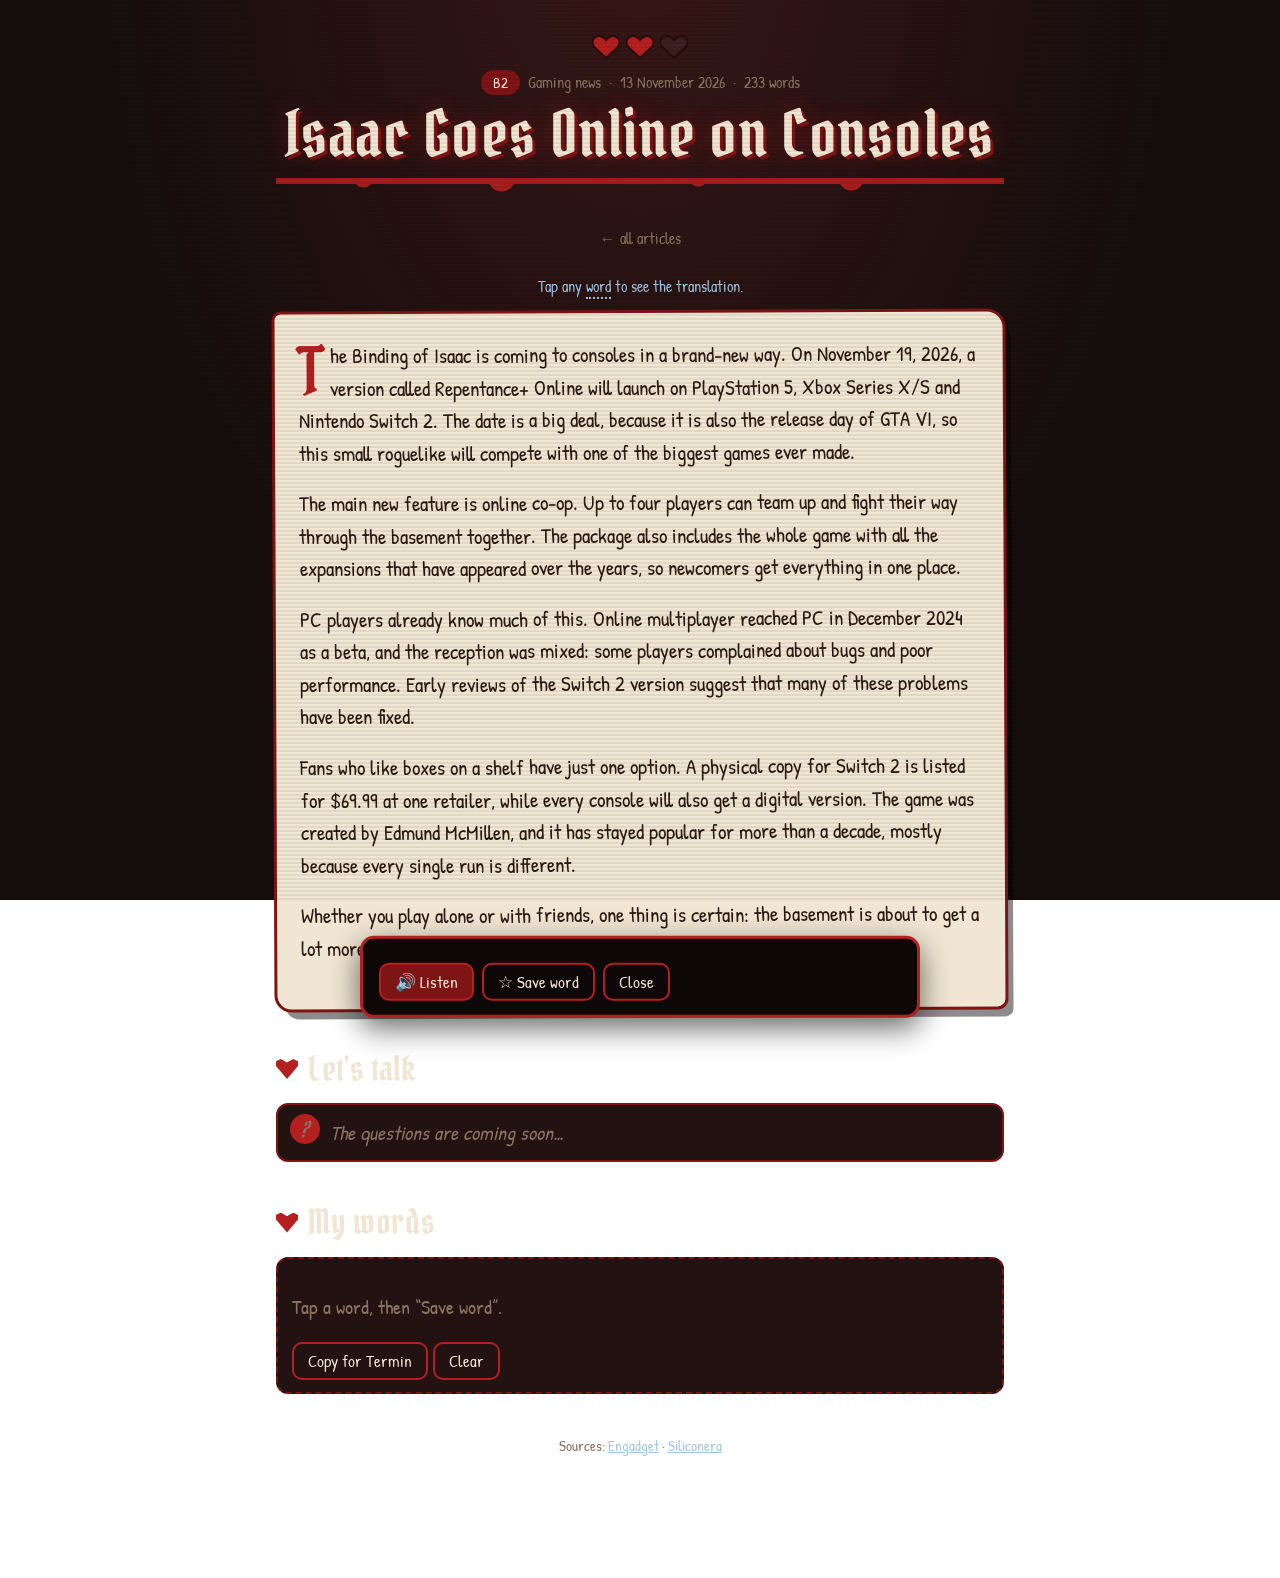
==== articles/isaac-goes-online/index.html @ 096922d0 "Reading Room: Isaac article with tap-to-translate words Co-Authored-By: Claude Sonnet 5.5 <noreply@a" ====
<!doctype html>
<html lang="en"><head><meta charset="utf-8"><meta name="viewport" content="width=device-width,initial-scale=1">
<title>Isaac Goes Online on Consoles · Reading Room</title>
<link rel="preconnect" href="https://fonts.googleapis.com"><link href="https://fonts.googleapis.com/css2?family=Patrick+Hand&family=Pirata+One&display=swap" rel="stylesheet">
<style>:root{--bg:#160d0d;--bg2:#221212;--paper:#f1e6d3;--ink:#2b1a14;--blood:#b3201f;--blood2:#7e1414;--tear:#9fc6e8;--gold:#d9a441;--muted:#8a7360}
*{box-sizing:border-box}
html{-webkit-text-size-adjust:100%}
body{margin:0;background:radial-gradient(ellipse at 50% -10%,#3a1818 0,var(--bg) 60%) fixed;color:var(--paper);font-family:'Patrick Hand','Comic Sans MS',cursive;font-size:20px;line-height:1.55}
body::before{content:"";position:fixed;inset:0;background:repeating-linear-gradient(0deg,rgba(0,0,0,.18) 0 2px,transparent 2px 4px);pointer-events:none;z-index:50;opacity:.35}
.wrap{max-width:760px;margin:0 auto;padding:0 16px 120px}
header.top{text-align:center;padding:34px 0 8px;position:relative}
header.top .hearts{display:flex;gap:6px;justify-content:center;margin-bottom:10px}
.heart{width:28px;height:26px}
h1,h2,h3{font-family:'Pirata One','Times New Roman',serif;font-weight:400;letter-spacing:.02em}
h1{font-size:clamp(38px,9vw,64px);line-height:1.05;margin:6px 0 10px;color:var(--paper);text-shadow:3px 3px 0 var(--blood2),0 0 22px rgba(179,32,31,.45)}
.meta{display:flex;gap:8px;justify-content:center;flex-wrap:wrap;font-size:16px;color:var(--muted)}
.chip{background:var(--blood2);color:var(--paper);border-radius:999px;padding:1px 12px;font-size:15px}
.drip{height:34px;margin:6px 0 0;background:
 radial-gradient(circle at 12% 0,var(--blood) 0 9px,transparent 10px),radial-gradient(circle at 31% 0,var(--blood) 0 13px,transparent 14px),radial-gradient(circle at 58% 0,var(--blood) 0 8px,transparent 9px),radial-gradient(circle at 79% 0,var(--blood) 0 12px,transparent 13px),linear-gradient(var(--blood) 0 6px,transparent 6px);opacity:.9}
.hint{margin:14px 0;text-align:center;font-size:16px;color:var(--tear)}
.hint b{border-bottom:2px dotted var(--tear);font-weight:400}
article.paper{background:var(--paper);color:var(--ink);border-radius:6px 16px 8px 14px;padding:26px 24px;box-shadow:0 0 0 3px var(--blood2),8px 10px 0 rgba(0,0,0,.45);transform:rotate(-.25deg)}
article.paper p{margin:0 0 18px;font-size:21px}
article.paper p:first-child::first-letter{font-family:'Pirata One',serif;font-size:3em;float:left;line-height:.9;padding:4px 8px 0 0;color:var(--blood)}
.w{cursor:pointer;border-radius:4px;transition:background .12s}
.w:hover{background:rgba(179,32,31,.14)}
.w.on{background:var(--blood);color:var(--paper);box-shadow:0 0 0 2px var(--blood)}
.w.saved{text-decoration:underline wavy var(--gold);text-underline-offset:4px}
.sheet{position:fixed;left:50%;bottom:14px;transform:translate(-50%,160%);transition:transform .22s;width:min(560px,calc(100% - 24px));background:#0f0808;border:3px solid var(--blood);border-radius:14px;padding:14px 16px;z-index:60;box-shadow:0 10px 30px rgba(0,0,0,.6)}
.sheet.show{transform:translate(-50%,0)}
.sheet .en{font-family:'Pirata One',serif;font-size:30px;line-height:1.1}
.sheet .ru{font-size:22px;color:var(--tear);margin:2px 0 10px}
.sheet .row{display:flex;gap:8px;flex-wrap:wrap}
button,.btn{font:inherit;font-size:17px;border:2px solid var(--blood);background:var(--blood2);color:var(--paper);border-radius:10px;padding:4px 14px;cursor:pointer}
button.ghost{background:transparent}
button:active{transform:translateY(1px)}
section.box{margin-top:34px}
section.box h2{font-size:34px;margin:0 0 8px;color:var(--paper);display:flex;align-items:center;gap:10px}
section.box h2::before{content:"";width:22px;height:20px;background:var(--blood);clip-path:polygon(50% 100%,0 35%,0 12%,22% 0,50% 18%,78% 0,100% 12%,100% 35%)}
ol.q{margin:0;padding-left:0;list-style:none;counter-reset:q}
ol.q li{counter-increment:q;background:var(--bg2);border:2px solid var(--blood2);border-radius:12px;padding:12px 14px 12px 52px;margin-bottom:10px;position:relative}
ol.q li::before{content:counter(q);position:absolute;left:12px;top:9px;width:30px;height:30px;border-radius:50%;background:var(--blood);display:grid;place-items:center;font-family:'Pirata One',serif;font-size:20px}
ol.q li.soon{color:var(--muted);font-style:italic}
ol.q li.soon::before{content:"?"}
.saved-list{background:var(--bg2);border:2px dashed var(--blood2);border-radius:12px;padding:12px 14px}
.saved-list ul{margin:0 0 10px;padding-left:20px}
.saved-list .empty{color:var(--muted)}
footer{margin-top:40px;text-align:center;color:var(--muted);font-size:15px}
footer a{color:var(--tear)}
a{color:var(--tear)}
.back{display:inline-block;margin-top:14px;font-size:16px;color:var(--muted);text-decoration:none}
.card{display:block;position:relative;background:var(--paper);color:var(--ink);text-decoration:none;border-radius:8px 16px 10px 14px;padding:18px 20px;margin:18px 0;box-shadow:0 0 0 3px var(--blood2),6px 8px 0 rgba(0,0,0,.45);transition:transform .15s}
.card:hover{transform:translate(-2px,-3px) rotate(-.4deg)}
.card h2{margin:0 0 4px;font-size:32px;color:var(--blood2)}
.card p{margin:0 0 6px}.card small{color:#7a6552}
.card .lv{position:absolute;right:16px;top:14px;background:var(--blood);color:var(--paper);border-radius:999px;padding:0 12px;font-size:16px}
@media(max-width:560px){body{font-size:19px}article.paper{padding:20px 16px}article.paper p{font-size:20px}}
</style></head><body>
<div class="wrap">
<header class="top">
 <div class="hearts" aria-hidden="true">
  <svg class="heart" viewBox="0 0 14 13"><path fill="#b3201f" stroke="#2b0a0a" stroke-width="1" d="M7 12 1 6.3C-.4 4.6.2 1.6 2.6 1.1 4.3.8 5.8 1.6 7 3c1.2-1.4 2.7-2.2 4.4-1.9C13.8 1.6 14.4 4.6 13 6.3z"/></svg>
  <svg class="heart" viewBox="0 0 14 13"><path fill="#b3201f" stroke="#2b0a0a" stroke-width="1" d="M7 12 1 6.3C-.4 4.6.2 1.6 2.6 1.1 4.3.8 5.8 1.6 7 3c1.2-1.4 2.7-2.2 4.4-1.9C13.8 1.6 14.4 4.6 13 6.3z"/></svg>
  <svg class="heart" viewBox="0 0 14 13"><path fill="#3a2020" stroke="#2b0a0a" stroke-width="1" d="M7 12 1 6.3C-.4 4.6.2 1.6 2.6 1.1 4.3.8 5.8 1.6 7 3c1.2-1.4 2.7-2.2 4.4-1.9C13.8 1.6 14.4 4.6 13 6.3z"/></svg>
 </div>
 <div class="meta"><span class="chip">B2</span><span>Gaming news</span><span>·</span><span>13 November 2026</span><span>·</span><span>233 words</span></div>
 <h1>Isaac Goes Online on Consoles</h1>
 <div class="drip"></div>
 <a class="back" href="../../index.html">← all articles</a>
</header>
<p class="hint">Tap any <b>word</b> to see the translation.</p>
<article class="paper" id="art"><p><span class="w" data-t="определённый артикль">The</span> <span class="w" data-t="связывание, жертвоприношение (в названии игры)">Binding</span> <span class="w" data-t="из, о, (принадлежность)">of</span> <span class="w" data-t="Исаак">Isaac</span> <span class="w" data-t="есть, является">is</span> <span class="w" data-t="приходит, выходит">coming</span> <span class="w" data-t="к, в; чтобы">to</span> <span class="w" data-t="консоли, игровые приставки">consoles</span> <span class="w" data-t="в">in</span> <span class="w" data-t="артикль: «какой-то», «один»">a</span> <span class="w" data-t="совершенно новый">brand-new</span> <span class="w" data-t="способ, путь">way</span>. <span class="w" data-t="на">On</span> <span class="w" data-t="ноябрь">November</span> 19, 2026, <span class="w" data-t="артикль: «какой-то», «один»">a</span> <span class="w" data-t="версия">version</span> <span class="w" data-t="называемая, под названием">called</span> <span class="w" data-t="покаяние">Repentance</span>+ <span class="w" data-t="онлайн, в сети">Online</span> <span class="w" data-t="будет (будущее время)">will</span> <span class="w" data-t="запускаться; запуск">launch</span> <span class="w" data-t="на">on</span> <span class="w" data-t="PlayStation (игровая приставка)">PlayStation</span> 5, <span class="w" data-t="Xbox (приставка)">Xbox</span> <span class="w" data-t="серия">Series</span> <span class="w" data-t="X/S (модели Xbox)">X/S</span> <span class="w" data-t="и">and</span> <span class="w" data-t="Nintendo (компания)">Nintendo</span> <span class="w" data-t="Switch (приставка Nintendo)">Switch</span> 2. <span class="w" data-t="определённый артикль">The</span> <span class="w" data-t="дата">date</span> <span class="w" data-t="есть, является">is</span> <span class="w" data-t="артикль: «какой-то», «один»">a</span> <span class="w" data-t="большой">big</span> <span class="w" data-t="дело, сделка; «big deal» = важное событие">deal</span>, <span class="w" data-t="потому что">because</span> <span class="w" data-t="это, оно">it</span> <span class="w" data-t="есть, является">is</span> <span class="w" data-t="также">also</span> <span class="w" data-t="определённый артикль">the</span> <span class="w" data-t="выпуск, релиз">release</span> <span class="w" data-t="день">day</span> <span class="w" data-t="из, о, (принадлежность)">of</span> <span class="w" data-t="GTA (серия игр)">GTA</span> <span class="w" data-t="шесть (VI)">VI</span>, <span class="w" data-t="поэтому, так">so</span> <span class="w" data-t="этот">this</span> <span class="w" data-t="маленький">small</span> <span class="w" data-t="рогалик (жанр игр с случайными уровнями и «смертью навсегда»)">roguelike</span> <span class="w" data-t="будет (будущее время)">will</span> <span class="w" data-t="соревноваться, конкурировать">compete</span> <span class="w" data-t="с">with</span> <span class="w" data-t="один">one</span> <span class="w" data-t="из, о, (принадлежность)">of</span> <span class="w" data-t="определённый артикль">the</span> <span class="w" data-t="самый большой">biggest</span> <span class="w" data-t="игры">games</span> <span class="w" data-t="когда-либо">ever</span> <span class="w" data-t="сделанных, созданных">made</span>.</p><p><span class="w" data-t="определённый артикль">The</span> <span class="w" data-t="главный">main</span> <span class="w" data-t="новый">new</span> <span class="w" data-t="функция, особенность">feature</span> <span class="w" data-t="есть, является">is</span> <span class="w" data-t="онлайн, в сети">online</span> <span class="w" data-t="кооператив, совместная игра">co-op</span>. <span class="w" data-t="вверх; «up to» = до (о количестве)">Up</span> <span class="w" data-t="к, в; чтобы">to</span> <span class="w" data-t="четыре">four</span> <span class="w" data-t="игроки">players</span> <span class="w" data-t="могут">can</span> <span class="w" data-t="команда">team</span> <span class="w" data-t="вверх; «up to» = до (о количестве)">up</span> <span class="w" data-t="и">and</span> <span class="w" data-t="сражаться">fight</span> <span class="w" data-t="их">their</span> <span class="w" data-t="способ, путь">way</span> <span class="w" data-t="через, сквозь">through</span> <span class="w" data-t="определённый артикль">the</span> <span class="w" data-t="подвал">basement</span> <span class="w" data-t="вместе">together</span>. <span class="w" data-t="определённый артикль">The</span> <span class="w" data-t="комплект, пакет">package</span> <span class="w" data-t="также">also</span> <span class="w" data-t="включает в себя">includes</span> <span class="w" data-t="определённый артикль">the</span> <span class="w" data-t="целый, весь">whole</span> <span class="w" data-t="игра">game</span> <span class="w" data-t="с">with</span> <span class="w" data-t="все">all</span> <span class="w" data-t="определённый артикль">the</span> <span class="w" data-t="дополнения (к игре)">expansions</span> <span class="w" data-t="что, которые">that</span> <span class="w" data-t="иметь; (вспомогательный глагол)">have</span> <span class="w" data-t="появились">appeared</span> <span class="w" data-t="в течение, за">over</span> <span class="w" data-t="определённый артикль">the</span> <span class="w" data-t="годы">years</span>, <span class="w" data-t="поэтому, так">so</span> <span class="w" data-t="новички, новоприбывшие">newcomers</span> <span class="w" data-t="получать">get</span> <span class="w" data-t="всё">everything</span> <span class="w" data-t="в">in</span> <span class="w" data-t="один">one</span> <span class="w" data-t="место">place</span>.</p><p><span class="w" data-t="ПК, компьютер">PC</span> <span class="w" data-t="игроки">players</span> <span class="w" data-t="уже">already</span> <span class="w" data-t="знать">know</span> <span class="w" data-t="многое, много">much</span> <span class="w" data-t="из, о, (принадлежность)">of</span> <span class="w" data-t="этот">this</span>. <span class="w" data-t="онлайн, в сети">Online</span> <span class="w" data-t="многопользовательский режим">multiplayer</span> <span class="w" data-t="достиг, добрался до">reached</span> <span class="w" data-t="ПК, компьютер">PC</span> <span class="w" data-t="в">in</span> <span class="w" data-t="декабрь">December</span> 2024 <span class="w" data-t="как, в качестве">as</span> <span class="w" data-t="артикль: «какой-то», «один»">a</span> <span class="w" data-t="бета-версия (тестовая)">beta</span>, <span class="w" data-t="и">and</span> <span class="w" data-t="определённый артикль">the</span> <span class="w" data-t="приём, реакция публики">reception</span> <span class="w" data-t="был">was</span> <span class="w" data-t="смешанный, неоднозначный">mixed</span>: <span class="w" data-t="некоторые">some</span> <span class="w" data-t="игроки">players</span> <span class="w" data-t="жаловались">complained</span> <span class="w" data-t="о, про; «is about to» = вот-вот">about</span> <span class="w" data-t="баги, ошибки в программе">bugs</span> <span class="w" data-t="и">and</span> <span class="w" data-t="плохой, слабый">poor</span> <span class="w" data-t="производительность, работа">performance</span>. <span class="w" data-t="ранние">Early</span> <span class="w" data-t="обзоры, рецензии">reviews</span> <span class="w" data-t="из, о, (принадлежность)">of</span> <span class="w" data-t="определённый артикль">the</span> <span class="w" data-t="Switch (приставка Nintendo)">Switch</span> 2 <span class="w" data-t="версия">version</span> <span class="w" data-t="предполагать, намекать">suggest</span> <span class="w" data-t="что, которые">that</span> <span class="w" data-t="многие">many</span> <span class="w" data-t="из, о, (принадлежность)">of</span> <span class="w" data-t="эти">these</span> <span class="w" data-t="проблемы">problems</span> <span class="w" data-t="иметь; (вспомогательный глагол)">have</span> <span class="w" data-t="были (форма от be)">been</span> <span class="w" data-t="исправлены">fixed</span>.</p><p><span class="w" data-t="фанаты">Fans</span> <span class="w" data-t="которые, кто">who</span> <span class="w" data-t="любить, нравиться">like</span> <span class="w" data-t="коробки">boxes</span> <span class="w" data-t="на">on</span> <span class="w" data-t="артикль: «какой-то», «один»">a</span> <span class="w" data-t="полка">shelf</span> <span class="w" data-t="иметь; (вспомогательный глагол)">have</span> <span class="w" data-t="всего лишь, только">just</span> <span class="w" data-t="один">one</span> <span class="w" data-t="вариант, выбор">option</span>. <span class="w" data-t="артикль: «какой-то», «один»">A</span> <span class="w" data-t="физический, в коробке (не цифровой)">physical</span> <span class="w" data-t="копия, экземпляр">copy</span> <span class="w" data-t="для">for</span> <span class="w" data-t="Switch (приставка Nintendo)">Switch</span> 2 <span class="w" data-t="есть, является">is</span> <span class="w" data-t="указан в списке, продаётся (по цене)">listed</span> <span class="w" data-t="для">for</span> $69.99 <span class="w" data-t="в, по (о цене)">at</span> <span class="w" data-t="один">one</span> <span class="w" data-t="розничный продавец, магазин">retailer</span>, <span class="w" data-t="в то время как">while</span> <span class="w" data-t="каждый">every</span> <span class="w" data-t="консоль, приставка">console</span> <span class="w" data-t="будет (будущее время)">will</span> <span class="w" data-t="также">also</span> <span class="w" data-t="получать">get</span> <span class="w" data-t="артикль: «какой-то», «один»">a</span> <span class="w" data-t="цифровой">digital</span> <span class="w" data-t="версия">version</span>. <span class="w" data-t="определённый артикль">The</span> <span class="w" data-t="игра">game</span> <span class="w" data-t="был">was</span> <span class="w" data-t="создан">created</span> <span class="w" data-t="(кем) от, автор">by</span> <span class="w" data-t="Эдмунд">Edmund</span> <span class="w" data-t="Макмиллен (разработчик игры)">McMillen</span>, <span class="w" data-t="и">and</span> <span class="w" data-t="это, оно">it</span> <span class="w" data-t="имеет; (вспомогательный глагол)">has</span> <span class="w" data-t="оставался">stayed</span> <span class="w" data-t="популярный">popular</span> <span class="w" data-t="для">for</span> <span class="w" data-t="больше">more</span> <span class="w" data-t="чем">than</span> <span class="w" data-t="артикль: «какой-то», «один»">a</span> <span class="w" data-t="десятилетие">decade</span>, <span class="w" data-t="в основном">mostly</span> <span class="w" data-t="потому что">because</span> <span class="w" data-t="каждый">every</span> <span class="w" data-t="каждый (в усилении); одиночный">single</span> <span class="w" data-t="забег, прохождение (одна попытка в игре)">run</span> <span class="w" data-t="есть, является">is</span> <span class="w" data-t="разный, другой">different</span>.</p><p><span class="w" data-t="будь то, ли">Whether</span> <span class="w" data-t="ты, вы">you</span> <span class="w" data-t="играть">play</span> <span class="w" data-t="один, в одиночку">alone</span> <span class="w" data-t="или">or</span> <span class="w" data-t="с">with</span> <span class="w" data-t="друзья">friends</span>, <span class="w" data-t="один">one</span> <span class="w" data-t="вещь">thing</span> <span class="w" data-t="есть, является">is</span> <span class="w" data-t="несомненно, точно">certain</span>: <span class="w" data-t="определённый артикль">the</span> <span class="w" data-t="подвал">basement</span> <span class="w" data-t="есть, является">is</span> <span class="w" data-t="о, про; «is about to» = вот-вот">about</span> <span class="w" data-t="к, в; чтобы">to</span> <span class="w" data-t="получать">get</span> <span class="w" data-t="артикль: «какой-то», «один»">a</span> <span class="w" data-t="много; «a lot more» = гораздо больше">lot</span> <span class="w" data-t="больше">more</span> <span class="w" data-t="переполненный, людный">crowded</span>.</p></article>
<section class="box"><h2>Let's talk</h2><ol class="q"><li class="soon">The questions are coming soon…</li></ol></section>
<section class="box"><h2>My words</h2><div class="saved-list"><div id="sl"></div><div class="row"><button id="cp" class="ghost">Copy for Termin</button> <button id="cl" class="ghost">Clear</button></div></div></section>
<footer>Sources: <a href="https://www.engadget.com/2240496/the-binding-of-isaac-repentance-online-release-goes-head-to-head-with-gta-6-on-november-19/" target="_blank" rel="noopener">Engadget</a> · <a href="https://www.siliconera.com/the-binding-of-isaac-repentance-online-launches-on-gta-vi-release-day/" target="_blank" rel="noopener">Siliconera</a></footer>
</div>
<div class="sheet" id="sh"><div class="en" id="en"></div><div class="ru" id="ru"></div><div class="row"><button id="sp">🔊 Listen</button><button id="sv" class="ghost">☆ Save word</button><button id="x" class="ghost">Close</button></div></div>
<script>
(function(){
var sh=document.getElementById('sh'),en=document.getElementById('en'),ru=document.getElementById('ru'),cur=null,KEY='reading-saved';
function load(){try{return JSON.parse(localStorage.getItem(KEY)||'{}')}catch(e){return {}}}
function store(o){try{localStorage.setItem(KEY,JSON.stringify(o))}catch(e){}}
var saved=load();
function clean(t){return t.replace(/[’]/g,"'")}
function renderList(){
  var l=document.getElementById('sl'),k=Object.keys(saved);
  l.innerHTML=k.length?'<ul>'+k.map(function(w){return '<li><b>'+w+'</b> - '+saved[w]+'</li>'}).join('')+'</ul>':'<p class="empty">Tap a word, then “Save word”.</p>';
  document.querySelectorAll('.w').forEach(function(s){s.classList.toggle('saved',!!saved[clean(s.textContent).toLowerCase()])});
}
function close(){sh.classList.remove('show');if(cur)cur.classList.remove('on');cur=null}
document.getElementById('art').addEventListener('click',function(e){
  var s=e.target.closest('.w');if(!s)return;
  if(cur)cur.classList.remove('on');cur=s;s.classList.add('on');
  en.textContent=clean(s.textContent);ru.textContent=s.dataset.t;
  document.getElementById('sv').textContent=saved[en.textContent.toLowerCase()]?'★ Saved':'☆ Save word';
  sh.classList.add('show');
});
document.getElementById('x').onclick=close;
document.getElementById('sp').onclick=function(){try{speechSynthesis.cancel();var u=new SpeechSynthesisUtterance(en.textContent);u.lang='en-US';u.rate=.9;speechSynthesis.speak(u)}catch(e){}};
document.getElementById('sv').onclick=function(){var w=en.textContent.toLowerCase();if(saved[w])delete saved[w];else saved[w]=ru.textContent;store(saved);this.textContent=saved[w]?'★ Saved':'☆ Save word';renderList()};
document.getElementById('cp').onclick=function(){var t=Object.keys(saved).map(function(w){return w+' - '+saved[w]}).join('\n');try{navigator.clipboard.writeText(t);this.textContent='Copied ✓'}catch(e){}};
document.getElementById('cl').onclick=function(){saved={};store(saved);renderList()};
document.addEventListener('keydown',function(e){if(e.key==='Escape')close()});
renderList();
})();
</script></body></html>
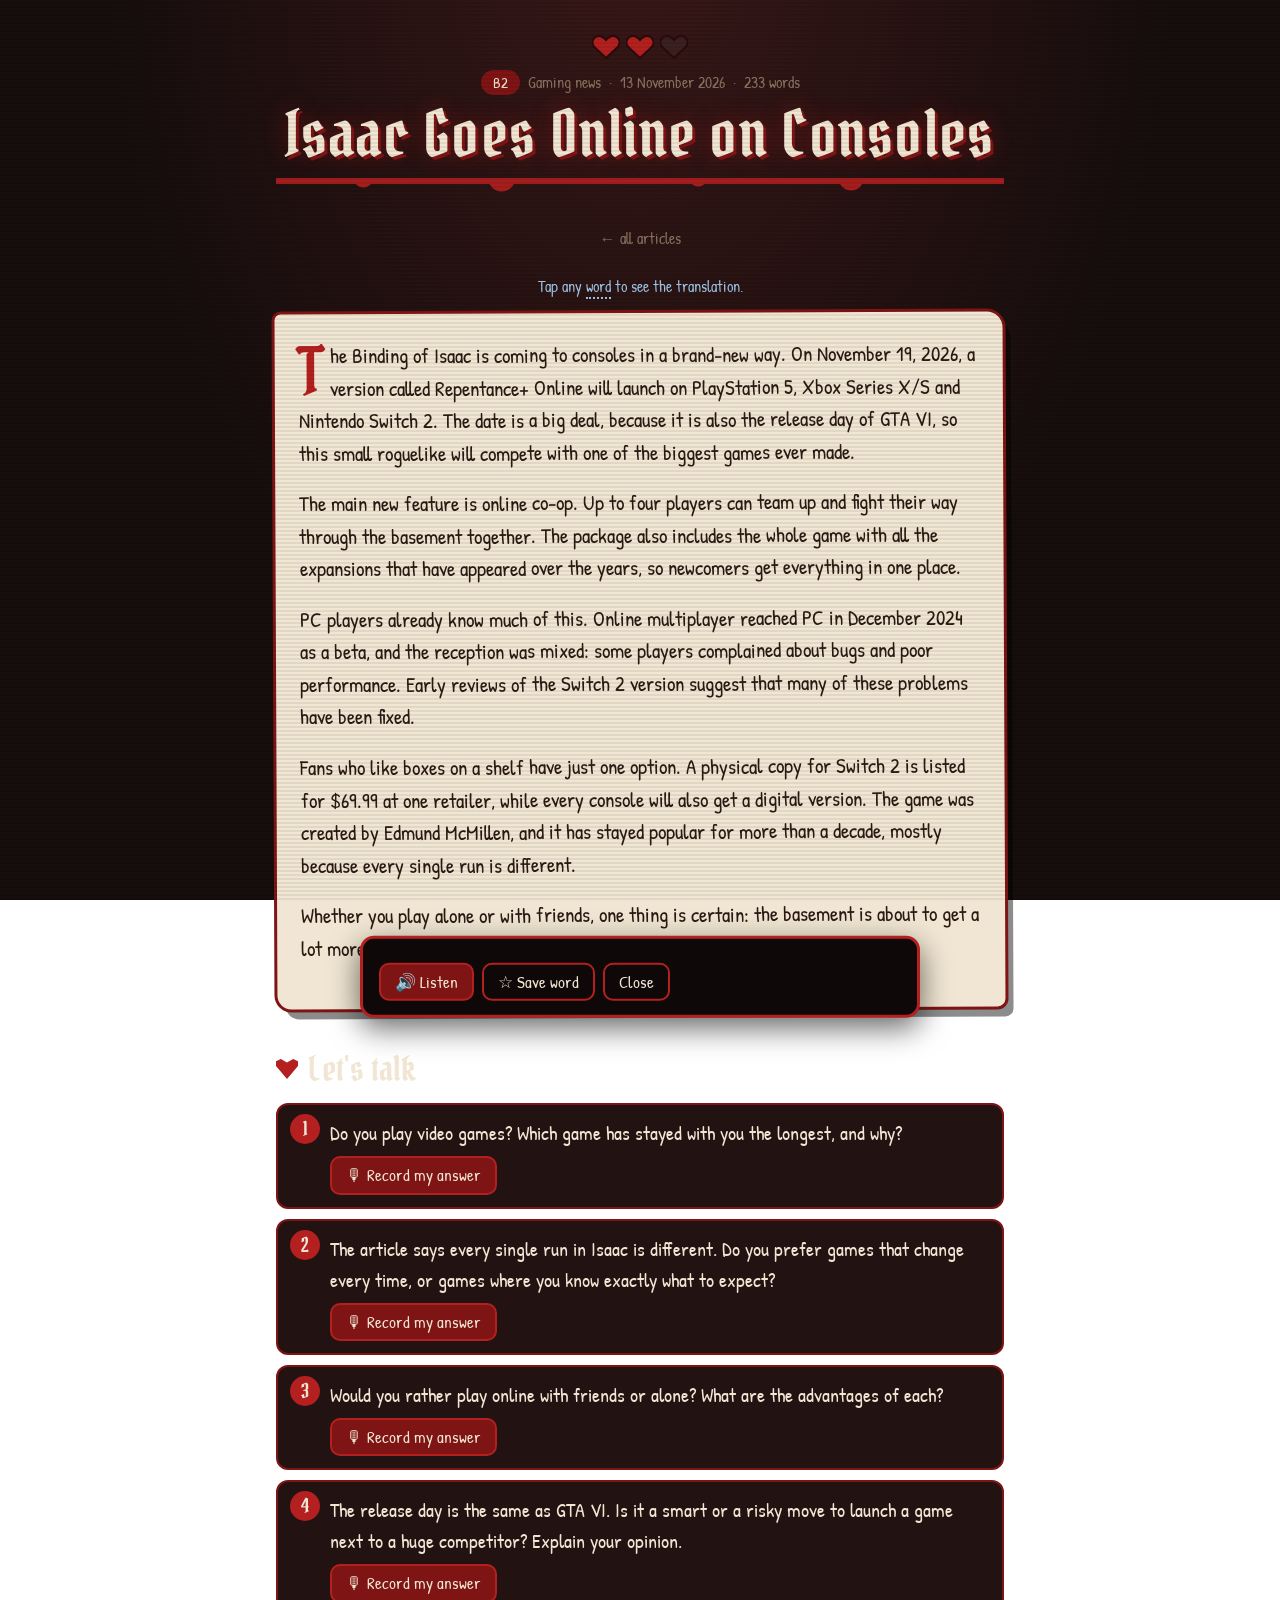
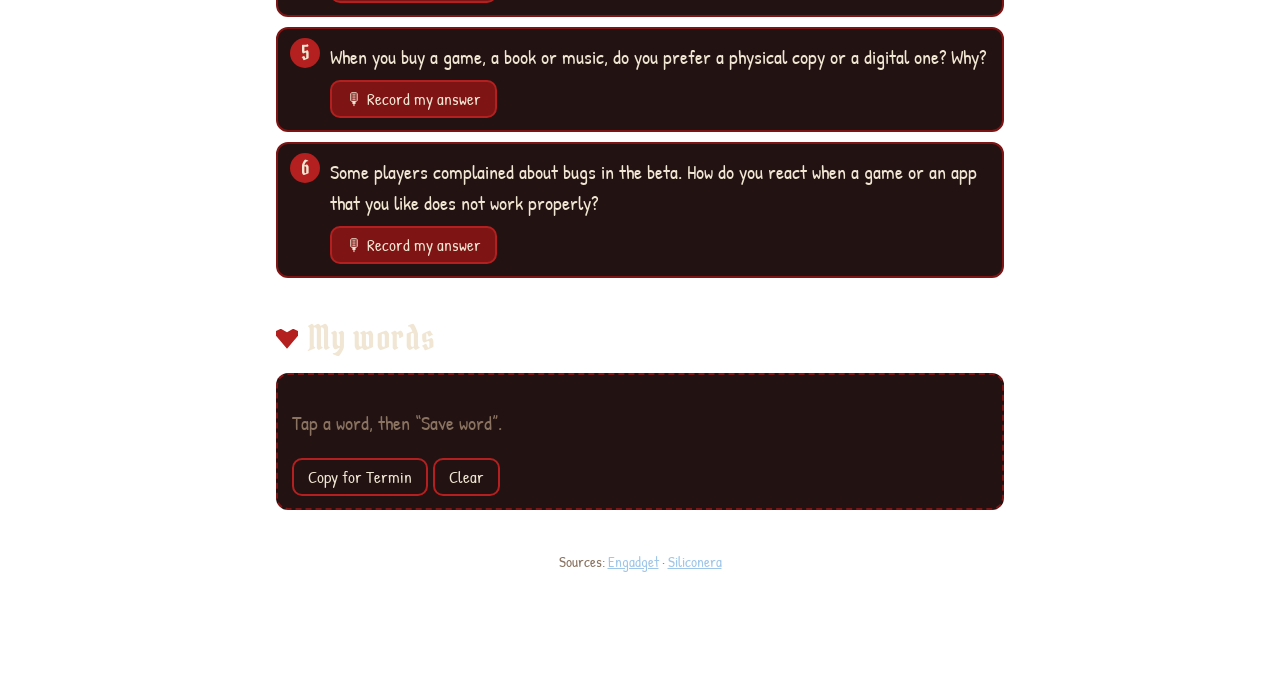
==== commit 15d7b137: "Add 6 speaking questions with in-browser voice recorder Co-Authored-By: Claude Sonnet 5.5 <noreply@a" ====
--- a/articles/isaac-goes-online/index.html
+++ b/articles/isaac-goes-online/index.html
@@ -55,6 +55,7 @@
 .card p{margin:0 0 6px}.card small{color:#7a6552}
 .card .lv{position:absolute;right:16px;top:14px;background:var(--blood);color:var(--paper);border-radius:999px;padding:0 12px;font-size:16px}
 @media(max-width:560px){body{font-size:19px}article.paper{padding:20px 16px}article.paper p{font-size:20px}}
+.rec{margin-top:8px}.rec audio{width:100%;margin-top:8px}.recbtn.live{background:var(--blood);animation:pulse 1s infinite}@keyframes pulse{50%{opacity:.6}}
 </style></head><body>
 <div class="wrap">
 <header class="top">
@@ -70,7 +71,7 @@
 </header>
 <p class="hint">Tap any <b>word</b> to see the translation.</p>
 <article class="paper" id="art"><p><span class="w" data-t="определённый артикль">The</span> <span class="w" data-t="связывание, жертвоприношение (в названии игры)">Binding</span> <span class="w" data-t="из, о, (принадлежность)">of</span> <span class="w" data-t="Исаак">Isaac</span> <span class="w" data-t="есть, является">is</span> <span class="w" data-t="приходит, выходит">coming</span> <span class="w" data-t="к, в; чтобы">to</span> <span class="w" data-t="консоли, игровые приставки">consoles</span> <span class="w" data-t="в">in</span> <span class="w" data-t="артикль: «какой-то», «один»">a</span> <span class="w" data-t="совершенно новый">brand-new</span> <span class="w" data-t="способ, путь">way</span>. <span class="w" data-t="на">On</span> <span class="w" data-t="ноябрь">November</span> 19, 2026, <span class="w" data-t="артикль: «какой-то», «один»">a</span> <span class="w" data-t="версия">version</span> <span class="w" data-t="называемая, под названием">called</span> <span class="w" data-t="покаяние">Repentance</span>+ <span class="w" data-t="онлайн, в сети">Online</span> <span class="w" data-t="будет (будущее время)">will</span> <span class="w" data-t="запускаться; запуск">launch</span> <span class="w" data-t="на">on</span> <span class="w" data-t="PlayStation (игровая приставка)">PlayStation</span> 5, <span class="w" data-t="Xbox (приставка)">Xbox</span> <span class="w" data-t="серия">Series</span> <span class="w" data-t="X/S (модели Xbox)">X/S</span> <span class="w" data-t="и">and</span> <span class="w" data-t="Nintendo (компания)">Nintendo</span> <span class="w" data-t="Switch (приставка Nintendo)">Switch</span> 2. <span class="w" data-t="определённый артикль">The</span> <span class="w" data-t="дата">date</span> <span class="w" data-t="есть, является">is</span> <span class="w" data-t="артикль: «какой-то», «один»">a</span> <span class="w" data-t="большой">big</span> <span class="w" data-t="дело, сделка; «big deal» = важное событие">deal</span>, <span class="w" data-t="потому что">because</span> <span class="w" data-t="это, оно">it</span> <span class="w" data-t="есть, является">is</span> <span class="w" data-t="также">also</span> <span class="w" data-t="определённый артикль">the</span> <span class="w" data-t="выпуск, релиз">release</span> <span class="w" data-t="день">day</span> <span class="w" data-t="из, о, (принадлежность)">of</span> <span class="w" data-t="GTA (серия игр)">GTA</span> <span class="w" data-t="шесть (VI)">VI</span>, <span class="w" data-t="поэтому, так">so</span> <span class="w" data-t="этот">this</span> <span class="w" data-t="маленький">small</span> <span class="w" data-t="рогалик (жанр игр с случайными уровнями и «смертью навсегда»)">roguelike</span> <span class="w" data-t="будет (будущее время)">will</span> <span class="w" data-t="соревноваться, конкурировать">compete</span> <span class="w" data-t="с">with</span> <span class="w" data-t="один">one</span> <span class="w" data-t="из, о, (принадлежность)">of</span> <span class="w" data-t="определённый артикль">the</span> <span class="w" data-t="самый большой">biggest</span> <span class="w" data-t="игры">games</span> <span class="w" data-t="когда-либо">ever</span> <span class="w" data-t="сделанных, созданных">made</span>.</p><p><span class="w" data-t="определённый артикль">The</span> <span class="w" data-t="главный">main</span> <span class="w" data-t="новый">new</span> <span class="w" data-t="функция, особенность">feature</span> <span class="w" data-t="есть, является">is</span> <span class="w" data-t="онлайн, в сети">online</span> <span class="w" data-t="кооператив, совместная игра">co-op</span>. <span class="w" data-t="вверх; «up to» = до (о количестве)">Up</span> <span class="w" data-t="к, в; чтобы">to</span> <span class="w" data-t="четыре">four</span> <span class="w" data-t="игроки">players</span> <span class="w" data-t="могут">can</span> <span class="w" data-t="команда">team</span> <span class="w" data-t="вверх; «up to» = до (о количестве)">up</span> <span class="w" data-t="и">and</span> <span class="w" data-t="сражаться">fight</span> <span class="w" data-t="их">their</span> <span class="w" data-t="способ, путь">way</span> <span class="w" data-t="через, сквозь">through</span> <span class="w" data-t="определённый артикль">the</span> <span class="w" data-t="подвал">basement</span> <span class="w" data-t="вместе">together</span>. <span class="w" data-t="определённый артикль">The</span> <span class="w" data-t="комплект, пакет">package</span> <span class="w" data-t="также">also</span> <span class="w" data-t="включает в себя">includes</span> <span class="w" data-t="определённый артикль">the</span> <span class="w" data-t="целый, весь">whole</span> <span class="w" data-t="игра">game</span> <span class="w" data-t="с">with</span> <span class="w" data-t="все">all</span> <span class="w" data-t="определённый артикль">the</span> <span class="w" data-t="дополнения (к игре)">expansions</span> <span class="w" data-t="что, которые">that</span> <span class="w" data-t="иметь; (вспомогательный глагол)">have</span> <span class="w" data-t="появились">appeared</span> <span class="w" data-t="в течение, за">over</span> <span class="w" data-t="определённый артикль">the</span> <span class="w" data-t="годы">years</span>, <span class="w" data-t="поэтому, так">so</span> <span class="w" data-t="новички, новоприбывшие">newcomers</span> <span class="w" data-t="получать">get</span> <span class="w" data-t="всё">everything</span> <span class="w" data-t="в">in</span> <span class="w" data-t="один">one</span> <span class="w" data-t="место">place</span>.</p><p><span class="w" data-t="ПК, компьютер">PC</span> <span class="w" data-t="игроки">players</span> <span class="w" data-t="уже">already</span> <span class="w" data-t="знать">know</span> <span class="w" data-t="многое, много">much</span> <span class="w" data-t="из, о, (принадлежность)">of</span> <span class="w" data-t="этот">this</span>. <span class="w" data-t="онлайн, в сети">Online</span> <span class="w" data-t="многопользовательский режим">multiplayer</span> <span class="w" data-t="достиг, добрался до">reached</span> <span class="w" data-t="ПК, компьютер">PC</span> <span class="w" data-t="в">in</span> <span class="w" data-t="декабрь">December</span> 2024 <span class="w" data-t="как, в качестве">as</span> <span class="w" data-t="артикль: «какой-то», «один»">a</span> <span class="w" data-t="бета-версия (тестовая)">beta</span>, <span class="w" data-t="и">and</span> <span class="w" data-t="определённый артикль">the</span> <span class="w" data-t="приём, реакция публики">reception</span> <span class="w" data-t="был">was</span> <span class="w" data-t="смешанный, неоднозначный">mixed</span>: <span class="w" data-t="некоторые">some</span> <span class="w" data-t="игроки">players</span> <span class="w" data-t="жаловались">complained</span> <span class="w" data-t="о, про; «is about to» = вот-вот">about</span> <span class="w" data-t="баги, ошибки в программе">bugs</span> <span class="w" data-t="и">and</span> <span class="w" data-t="плохой, слабый">poor</span> <span class="w" data-t="производительность, работа">performance</span>. <span class="w" data-t="ранние">Early</span> <span class="w" data-t="обзоры, рецензии">reviews</span> <span class="w" data-t="из, о, (принадлежность)">of</span> <span class="w" data-t="определённый артикль">the</span> <span class="w" data-t="Switch (приставка Nintendo)">Switch</span> 2 <span class="w" data-t="версия">version</span> <span class="w" data-t="предполагать, намекать">suggest</span> <span class="w" data-t="что, которые">that</span> <span class="w" data-t="многие">many</span> <span class="w" data-t="из, о, (принадлежность)">of</span> <span class="w" data-t="эти">these</span> <span class="w" data-t="проблемы">problems</span> <span class="w" data-t="иметь; (вспомогательный глагол)">have</span> <span class="w" data-t="были (форма от be)">been</span> <span class="w" data-t="исправлены">fixed</span>.</p><p><span class="w" data-t="фанаты">Fans</span> <span class="w" data-t="которые, кто">who</span> <span class="w" data-t="любить, нравиться">like</span> <span class="w" data-t="коробки">boxes</span> <span class="w" data-t="на">on</span> <span class="w" data-t="артикль: «какой-то», «один»">a</span> <span class="w" data-t="полка">shelf</span> <span class="w" data-t="иметь; (вспомогательный глагол)">have</span> <span class="w" data-t="всего лишь, только">just</span> <span class="w" data-t="один">one</span> <span class="w" data-t="вариант, выбор">option</span>. <span class="w" data-t="артикль: «какой-то», «один»">A</span> <span class="w" data-t="физический, в коробке (не цифровой)">physical</span> <span class="w" data-t="копия, экземпляр">copy</span> <span class="w" data-t="для">for</span> <span class="w" data-t="Switch (приставка Nintendo)">Switch</span> 2 <span class="w" data-t="есть, является">is</span> <span class="w" data-t="указан в списке, продаётся (по цене)">listed</span> <span class="w" data-t="для">for</span> $69.99 <span class="w" data-t="в, по (о цене)">at</span> <span class="w" data-t="один">one</span> <span class="w" data-t="розничный продавец, магазин">retailer</span>, <span class="w" data-t="в то время как">while</span> <span class="w" data-t="каждый">every</span> <span class="w" data-t="консоль, приставка">console</span> <span class="w" data-t="будет (будущее время)">will</span> <span class="w" data-t="также">also</span> <span class="w" data-t="получать">get</span> <span class="w" data-t="артикль: «какой-то», «один»">a</span> <span class="w" data-t="цифровой">digital</span> <span class="w" data-t="версия">version</span>. <span class="w" data-t="определённый артикль">The</span> <span class="w" data-t="игра">game</span> <span class="w" data-t="был">was</span> <span class="w" data-t="создан">created</span> <span class="w" data-t="(кем) от, автор">by</span> <span class="w" data-t="Эдмунд">Edmund</span> <span class="w" data-t="Макмиллен (разработчик игры)">McMillen</span>, <span class="w" data-t="и">and</span> <span class="w" data-t="это, оно">it</span> <span class="w" data-t="имеет; (вспомогательный глагол)">has</span> <span class="w" data-t="оставался">stayed</span> <span class="w" data-t="популярный">popular</span> <span class="w" data-t="для">for</span> <span class="w" data-t="больше">more</span> <span class="w" data-t="чем">than</span> <span class="w" data-t="артикль: «какой-то», «один»">a</span> <span class="w" data-t="десятилетие">decade</span>, <span class="w" data-t="в основном">mostly</span> <span class="w" data-t="потому что">because</span> <span class="w" data-t="каждый">every</span> <span class="w" data-t="каждый (в усилении); одиночный">single</span> <span class="w" data-t="забег, прохождение (одна попытка в игре)">run</span> <span class="w" data-t="есть, является">is</span> <span class="w" data-t="разный, другой">different</span>.</p><p><span class="w" data-t="будь то, ли">Whether</span> <span class="w" data-t="ты, вы">you</span> <span class="w" data-t="играть">play</span> <span class="w" data-t="один, в одиночку">alone</span> <span class="w" data-t="или">or</span> <span class="w" data-t="с">with</span> <span class="w" data-t="друзья">friends</span>, <span class="w" data-t="один">one</span> <span class="w" data-t="вещь">thing</span> <span class="w" data-t="есть, является">is</span> <span class="w" data-t="несомненно, точно">certain</span>: <span class="w" data-t="определённый артикль">the</span> <span class="w" data-t="подвал">basement</span> <span class="w" data-t="есть, является">is</span> <span class="w" data-t="о, про; «is about to» = вот-вот">about</span> <span class="w" data-t="к, в; чтобы">to</span> <span class="w" data-t="получать">get</span> <span class="w" data-t="артикль: «какой-то», «один»">a</span> <span class="w" data-t="много; «a lot more» = гораздо больше">lot</span> <span class="w" data-t="больше">more</span> <span class="w" data-t="переполненный, людный">crowded</span>.</p></article>
-<section class="box"><h2>Let's talk</h2><ol class="q"><li class="soon">The questions are coming soon…</li></ol></section>
+<section class="box"><h2>Let's talk</h2><ol class="q"><li><span class="w" data-t="делать; (вспомогательный глагол вопроса)">Do</span> <span class="w" data-t="ты, вы">you</span> <span class="w" data-t="играть">play</span> <span class="w" data-t="видео">video</span> <span class="w" data-t="игры">games</span>? <span class="w" data-t="какой, который">Which</span> <span class="w" data-t="игра">game</span> <span class="w" data-t="имеет; (вспомогательный глагол)">has</span> <span class="w" data-t="оставался">stayed</span> <span class="w" data-t="с">with</span> <span class="w" data-t="ты, вы">you</span> <span class="w" data-t="определённый артикль">the</span> <span class="w" data-t="дольше всего">longest</span>, <span class="w" data-t="и">and</span> <span class="w" data-t="почему">why</span>?<div class="rec"><button class="recbtn">🎙 Record my answer</button><audio controls hidden></audio></div></li><li><span class="w" data-t="определённый артикль">The</span> <span class="w" data-t="статья">article</span> <span class="w" data-t="говорит">says</span> <span class="w" data-t="каждый">every</span> <span class="w" data-t="каждый (в усилении); одиночный">single</span> <span class="w" data-t="забег, прохождение (одна попытка в игре)">run</span> <span class="w" data-t="в">in</span> <span class="w" data-t="Исаак">Isaac</span> <span class="w" data-t="есть, является">is</span> <span class="w" data-t="разный, другой">different</span>. <span class="w" data-t="делать; (вспомогательный глагол вопроса)">Do</span> <span class="w" data-t="ты, вы">you</span> <span class="w" data-t="предпочитать">prefer</span> <span class="w" data-t="игры">games</span> <span class="w" data-t="что, которые">that</span> <span class="w" data-t="меняться, изменяться">change</span> <span class="w" data-t="каждый">every</span> <span class="w" data-t="раз, время">time</span>, <span class="w" data-t="или">or</span> <span class="w" data-t="игры">games</span> <span class="w" data-t="где; в которых">where</span> <span class="w" data-t="ты, вы">you</span> <span class="w" data-t="знать">know</span> <span class="w" data-t="точно, именно">exactly</span> <span class="w" data-t="что, какой">what</span> <span class="w" data-t="к, в; чтобы">to</span> <span class="w" data-t="ожидать">expect</span>?<div class="rec"><button class="recbtn">🎙 Record my answer</button><audio controls hidden></audio></div></li><li><span class="w" data-t="бы (вежливость, предпочтение)">Would</span> <span class="w" data-t="ты, вы">you</span> <span class="w" data-t="скорее; «would rather» = предпочёл бы">rather</span> <span class="w" data-t="играть">play</span> <span class="w" data-t="онлайн, в сети">online</span> <span class="w" data-t="с">with</span> <span class="w" data-t="друзья">friends</span> <span class="w" data-t="или">or</span> <span class="w" data-t="один, в одиночку">alone</span>? <span class="w" data-t="что, какой">What</span> <span class="w" data-t="есть, являются">are</span> <span class="w" data-t="определённый артикль">the</span> <span class="w" data-t="преимущества">advantages</span> <span class="w" data-t="из, о, (принадлежность)">of</span> <span class="w" data-t="каждый">each</span>?<div class="rec"><button class="recbtn">🎙 Record my answer</button><audio controls hidden></audio></div></li><li><span class="w" data-t="определённый артикль">The</span> <span class="w" data-t="выпуск, релиз">release</span> <span class="w" data-t="день">day</span> <span class="w" data-t="есть, является">is</span> <span class="w" data-t="определённый артикль">the</span> <span class="w" data-t="тот же самый">same</span> <span class="w" data-t="как, в качестве">as</span> <span class="w" data-t="GTA (серия игр)">GTA</span> <span class="w" data-t="шесть (VI)">VI</span>. <span class="w" data-t="есть, является">Is</span> <span class="w" data-t="это, оно">it</span> <span class="w" data-t="артикль: «какой-то», «один»">a</span> <span class="w" data-t="умный, разумный">smart</span> <span class="w" data-t="или">or</span> <span class="w" data-t="артикль: «какой-то», «один»">a</span> <span class="w" data-t="рискованный">risky</span> <span class="w" data-t="шаг, ход; перемещать">move</span> <span class="w" data-t="к, в; чтобы">to</span> <span class="w" data-t="запускаться; запуск">launch</span> <span class="w" data-t="артикль: «какой-то», «один»">a</span> <span class="w" data-t="игра">game</span> <span class="w" data-t="рядом, следующий; «next to» = рядом с">next</span> <span class="w" data-t="к, в; чтобы">to</span> <span class="w" data-t="артикль: «какой-то», «один»">a</span> <span class="w" data-t="огромный">huge</span> <span class="w" data-t="конкурент">competitor</span>? <span class="w" data-t="объяснять">Explain</span> <span class="w" data-t="твой, ваш">your</span> <span class="w" data-t="мнение">opinion</span>.<div class="rec"><button class="recbtn">🎙 Record my answer</button><audio controls hidden></audio></div></li><li><span class="w" data-t="когда">When</span> <span class="w" data-t="ты, вы">you</span> <span class="w" data-t="покупать">buy</span> <span class="w" data-t="артикль: «какой-то», «один»">a</span> <span class="w" data-t="игра">game</span>, <span class="w" data-t="артикль: «какой-то», «один»">a</span> <span class="w" data-t="книга">book</span> <span class="w" data-t="или">or</span> <span class="w" data-t="музыка">music</span>, <span class="w" data-t="делать; (вспомогательный глагол вопроса)">do</span> <span class="w" data-t="ты, вы">you</span> <span class="w" data-t="предпочитать">prefer</span> <span class="w" data-t="артикль: «какой-то», «один»">a</span> <span class="w" data-t="физический, в коробке (не цифровой)">physical</span> <span class="w" data-t="копия, экземпляр">copy</span> <span class="w" data-t="или">or</span> <span class="w" data-t="артикль: «какой-то», «один»">a</span> <span class="w" data-t="цифровой">digital</span> <span class="w" data-t="один">one</span>? <span class="w" data-t="почему">Why</span>?<div class="rec"><button class="recbtn">🎙 Record my answer</button><audio controls hidden></audio></div></li><li><span class="w" data-t="некоторые">Some</span> <span class="w" data-t="игроки">players</span> <span class="w" data-t="жаловались">complained</span> <span class="w" data-t="о, про; «is about to» = вот-вот">about</span> <span class="w" data-t="баги, ошибки в программе">bugs</span> <span class="w" data-t="в">in</span> <span class="w" data-t="определённый артикль">the</span> <span class="w" data-t="бета-версия (тестовая)">beta</span>. <span class="w" data-t="как">How</span> <span class="w" data-t="делать; (вспомогательный глагол вопроса)">do</span> <span class="w" data-t="ты, вы">you</span> <span class="w" data-t="реагировать">react</span> <span class="w" data-t="когда">when</span> <span class="w" data-t="артикль: «какой-то», «один»">a</span> <span class="w" data-t="игра">game</span> <span class="w" data-t="или">or</span> <span class="w" data-t="артикль «один, какой-то» (перед гласной)">an</span> <span class="w" data-t="приложение">app</span> <span class="w" data-t="что, которые">that</span> <span class="w" data-t="ты, вы">you</span> <span class="w" data-t="любить, нравиться">like</span> <span class="w" data-t="(вспомогательный глагол вопроса / отрицания)">does</span> <span class="w" data-t="не">not</span> <span class="w" data-t="работать">work</span> <span class="w" data-t="правильно, как надо">properly</span>?<div class="rec"><button class="recbtn">🎙 Record my answer</button><audio controls hidden></audio></div></li></ol></section>
 <section class="box"><h2>My words</h2><div class="saved-list"><div id="sl"></div><div class="row"><button id="cp" class="ghost">Copy for Termin</button> <button id="cl" class="ghost">Clear</button></div></div></section>
 <footer>Sources: <a href="https://www.engadget.com/2240496/the-binding-of-isaac-repentance-online-release-goes-head-to-head-with-gta-6-on-november-19/" target="_blank" rel="noopener">Engadget</a> · <a href="https://www.siliconera.com/the-binding-of-isaac-repentance-online-launches-on-gta-vi-release-day/" target="_blank" rel="noopener">Siliconera</a></footer>
 </div>
@@ -88,7 +89,7 @@
   document.querySelectorAll('.w').forEach(function(s){s.classList.toggle('saved',!!saved[clean(s.textContent).toLowerCase()])});
 }
 function close(){sh.classList.remove('show');if(cur)cur.classList.remove('on');cur=null}
-document.getElementById('art').addEventListener('click',function(e){
+document.addEventListener('click',function(e){
   var s=e.target.closest('.w');if(!s)return;
   if(cur)cur.classList.remove('on');cur=s;s.classList.add('on');
   en.textContent=clean(s.textContent);ru.textContent=s.dataset.t;
@@ -100,6 +101,17 @@
 document.getElementById('sv').onclick=function(){var w=en.textContent.toLowerCase();if(saved[w])delete saved[w];else saved[w]=ru.textContent;store(saved);this.textContent=saved[w]?'★ Saved':'☆ Save word';renderList()};
 document.getElementById('cp').onclick=function(){var t=Object.keys(saved).map(function(w){return w+' - '+saved[w]}).join('\n');try{navigator.clipboard.writeText(t);this.textContent='Copied ✓'}catch(e){}};
 document.getElementById('cl').onclick=function(){saved={};store(saved);renderList()};
+document.querySelectorAll('.rec').forEach(function(r){
+  var b=r.querySelector('.recbtn'),au=r.querySelector('audio'),mr=null,ch=[];
+  b.onclick=async function(){
+    if(mr&&mr.state==='recording'){mr.stop();return}
+    try{var st=await navigator.mediaDevices.getUserMedia({audio:true});ch=[];mr=new MediaRecorder(st);
+      mr.ondataavailable=function(e){ch.push(e.data)};
+      mr.onstop=function(){st.getTracks().forEach(function(t){t.stop()});au.src=URL.createObjectURL(new Blob(ch,{type:mr.mimeType}));au.hidden=false;b.textContent='🎙 Record again';b.classList.remove('live')};
+      mr.start();b.textContent='■ Stop';b.classList.add('live');au.hidden=true}
+    catch(e){b.textContent='Microphone is blocked'}
+  };
+});
 document.addEventListener('keydown',function(e){if(e.key==='Escape')close()});
 renderList();
 })();
